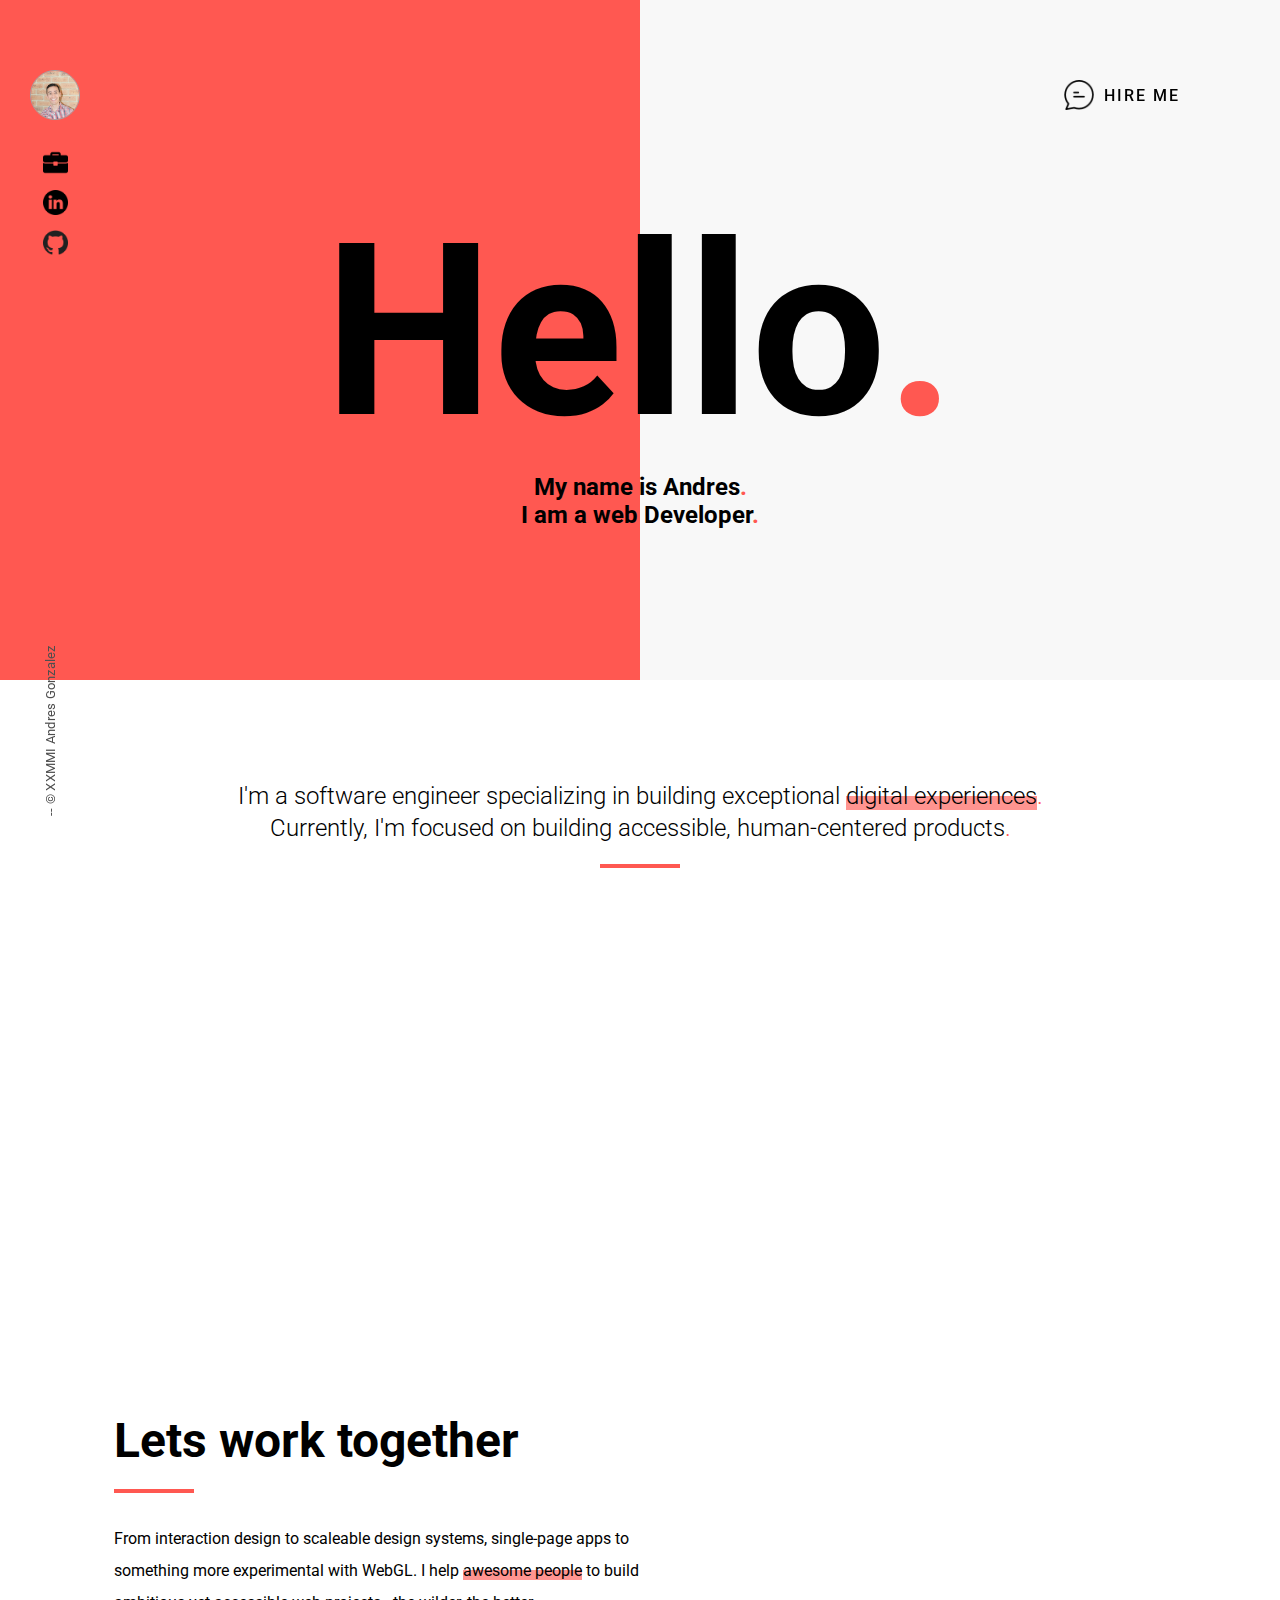
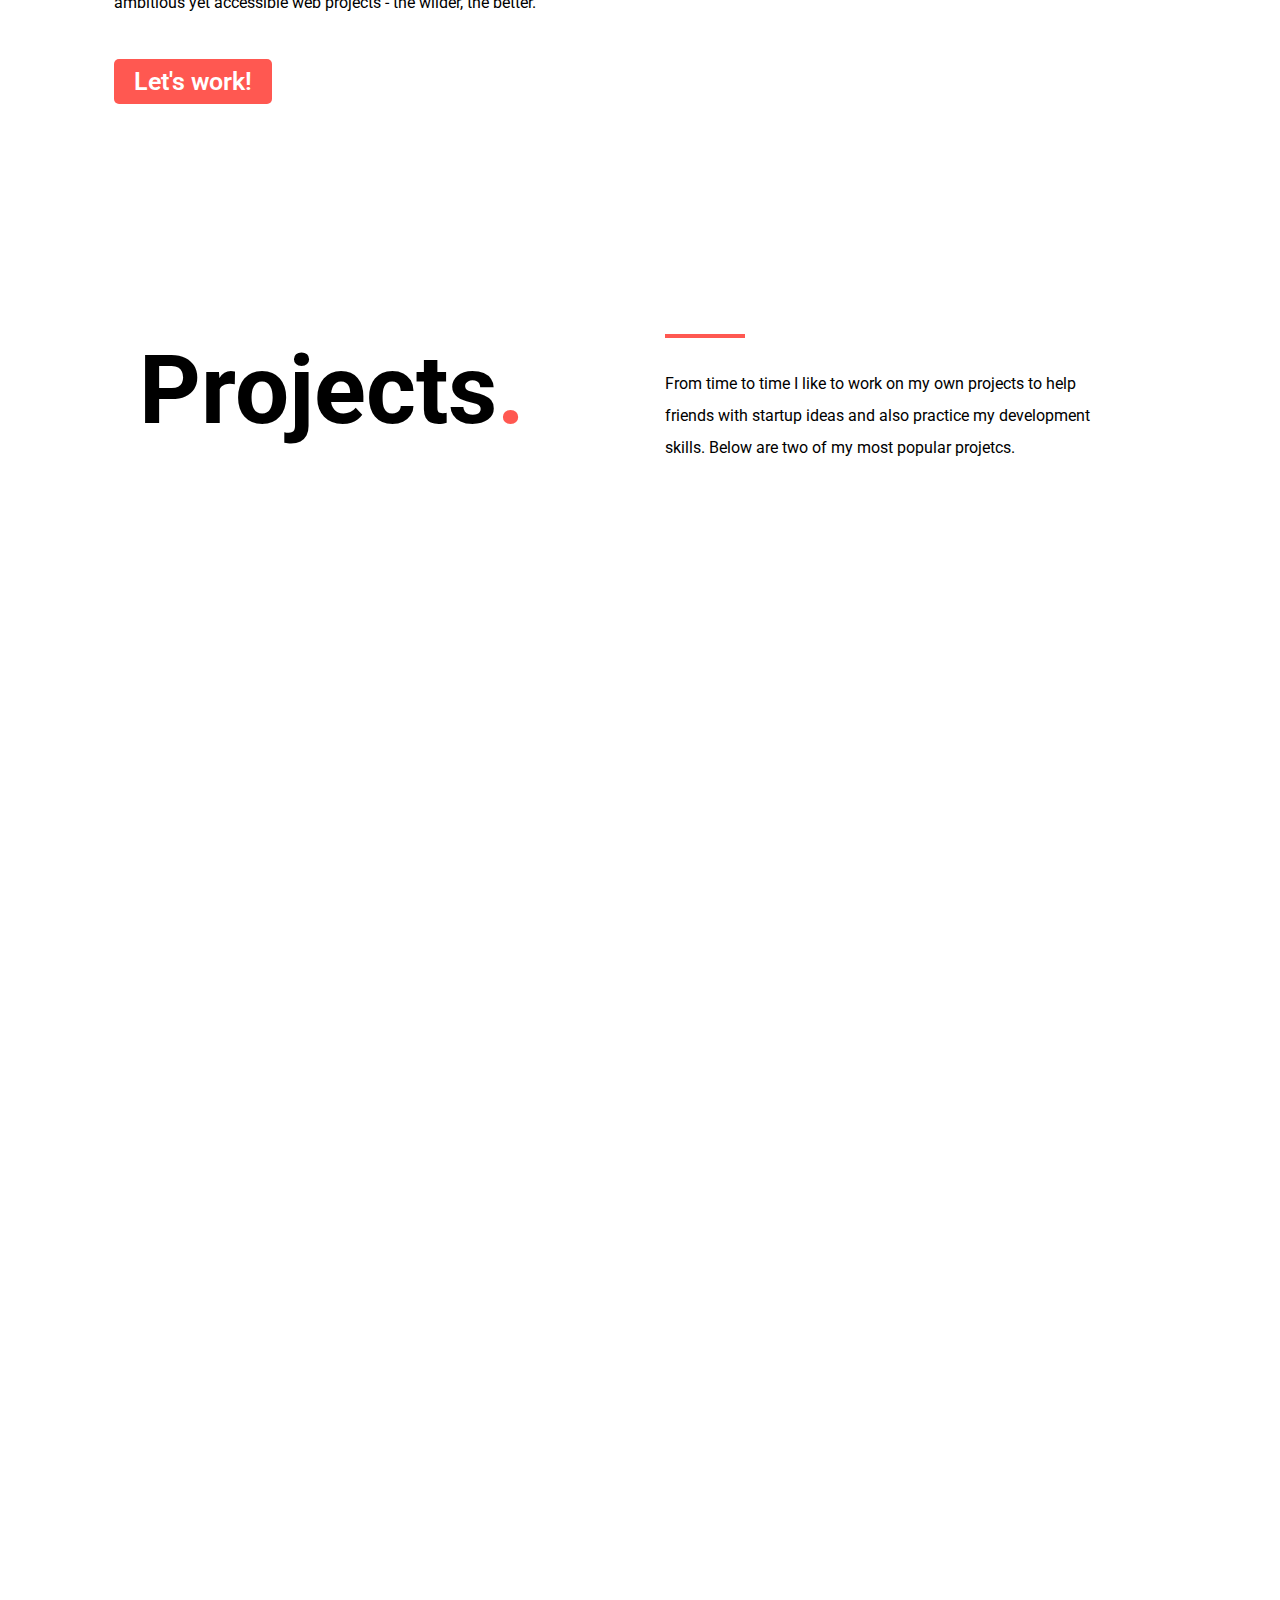
==== index.html @ 5aa00ad5 "Add files via upload" ====
<!DOCTYPE html>
<html lang="en">
<head>
    <meta charset="UTF-8">
    <meta http-equiv="X-UA-Compatible" content="IE=edge">
    <meta name="viewport" content="width=device-width, initial-scale=1.0">
    <title>Portfolio</title>
    <link rel="preconnect" href="https://fonts.googleapis.com">
    <link rel="preconnect" href="https://fonts.gstatic.com" crossorigin>
    <link href="https://fonts.googleapis.com/css2?family=Roboto:wght@400;500;700;900&display=swap" rel="stylesheet">
    <link rel="stylesheet" href="index.css">
</head>
<body>
    <section class="first-section">
        <div class="greeting-div">
            <h1 class="greeting">Hello<span>.</span></h1>
            <h2 class="greeting-subtitle">My name is Andres<span>.</span><br>I am a web Developer<span>.</span></h2>
        </div>
        <div class="left-div"></div>
        <div class="right-div"></div>
    </section>
    <section class="second-section" id="about">
        <div class="container">
            <div class="div-personal-description">
                <h2 class="personal-description">I'm a software engineer specializing in building exceptional <span class="half-word">digital experiences</span><span>.</span><br>Currently, I'm focused on building accessible, human-centered products<span>.</span></h2>
            </div>
            <div class="line"></div>
            <div id="features">
                <div class="feature">
                    <img class="feature-icon" src="./assets/worldwide.png" alt="icon">
                    <h2 class="feature-title">World-Class Websites</h2>
                    <p class="feature-description">I take pride in taking careful consideration of your needs and goals and make it as simple and pleasing as possible to achieve those goals. That consideration never ends<span>.</span></p>
                </div>
                <div class="feature">
                    <img class="feature-icon" src="./assets/creativity.png" alt="icon">
                    <h2 class="feature-title">Tailored to Your Needs</h2>
                    <p class="feature-description">Accomodate the opportunity to test, learn and improve without compromising the user experience. Ability to respond to new insights and evolving business and user requirements<span>.</span></p>
                </div>
                <div class="feature">
                    <img class="feature-icon" src="./assets/web-programming.png" alt="icon">
                    <h2 class="feature-title">Pixel-Perfect Code</h2>
                    <p class="feature-description">Write scalable code, accessible and responsive, whilst integrating seamlessly with other systems. From end user and content editor points of view, to - quickly, intuitively and elegantly<span>.</span></p>
                </div>
            </div>
        </div>
    </section>
    <section class="third-section">
        <div class="container">
            <div class="work-div">
                <h2 class="work-heading">Lets work together</h2>
                <div class="line-work"></div>
                <p class="work-parragraph">From interaction design to scaleable design systems, single-page apps to something more experimental with WebGL. I help <scan class="half-word">awesome people</scan> to build ambitious yet accessible web projects - the wilder, the better.</p>
                <a href="mailto: andresgon1204@gmail.com"><button class="work-button">Let's work!</button></a>
            </div>
        </div>
    </section>
    <section id="projects">
        <div class="container-projects">
            <div class="projects">
                <div class="projects-title">
                    <h2 class="projects-heading">Projects<span>.</span></h2>
                </div>
                <div class="projects-text">
                    <div class="line-work"></div>
                    <p class="work-parragraph">From time to time I like to work on my own projects to help friends with startup ideas and also practice my development skills. Below are two of my most popular projetcs.</p>
                </div>
            </div>
        </div>
    </section>
    <section>
        <div class="container">
            <div class="my-projects">
                <div id="project1">
                    <div class="project-img">
                        <img src="./assets/call-centre.png" alt="project1" class="image-project"/>
                    </div>
                    <div class="project-text">
                        <h2 class="project-name">OneDoor <span class="half-word">Website Design</span></h2>
                        <p class="project-description">I am a big fan of small startups that are trying to make an impact in the retail sector in Latam.
                            <br><br>I designed the whole website for OneDoor, implementing React and trendy CSS style to make it look modern and appealing.
                        </p>
                        <a href="https://useonedoor.co/" target="_blank"><button class="work-button">Check it out</button></a>
                    </div>
                </div>
                <div id="project2">
                    <div class="project-img">
                        <img src="./assets/dashboard.png" alt="project1" class="image-project"/>
                    </div>
                    <div class="project-text">
                        <h2 class="project-name"><span class="half-word">Dashboard</span> Layout</h2>
                        <p class="project-description">Along with the website design, I had to also design the OneDoor dashboard, customers would be using.
                            <br><br>I designed this dashboard, with a clean approach, making the elements stand to be easily readable by the users.
                        </p>
                        <a href="https://admin.useonedoor.co/login" target="_blank"><button class="work-button">Check it out</button></a>
                    </div>
                </div>
                <div id="project3">
                    <div class="project-img">
                        <img src="./assets/shipping.png" alt="project1" class="image-project"/>
                    </div>
                    <div class="project-text">
                        <h2 class="project-name">Supply Chain <Colaboration class="half-word">Collaboration Tool</span></h2>
                        <p class="project-description">Along with the website design, I had to also design the OneDoor dashboard, customers would be using.
                            <br><br>I designed this dashboard, with a clean approach, making the elements stand to be easily readable by the users.
                        </p>
                        <button class="work-button">In the works</button>
                    </div>
                </div>
            </div>
        </div>
    </section>
    <div class="container-hire">
        <img src="./assets/chat.png" alt="Hire me" class="hireIcon"/>
        <a href="mailto:andresgon1204@gmail.com" class="hire-text">Hire me</a>
    </div>
    <img src="./assets/Andres photo Git.jpg" id="andresIcon" alt="">
    <a href="#"><img id="projectIcon" src="./assets/briefcase.png" alt="projects"></a>
    <a href="https://www.linkedin.com/in/andres-f-gonzalez-r/" target="_blank"><img  class="linkedinIcon" src="./assets/linkedin.png" alt="LinkedIn"></a>
    <a href="https://github.com/pipe1204" target="_blank"><img class="githubIcon" src="./assets/github.png" alt="GitHub"></a>
    <small class="made">-- &copy; XXMMI Andres Gonzalez</small>
    <script src="./Javascript.js"></script>
</body>
</html>
---- index.css ----
* {
    margin: 0;
    padding: 0;
    box-sizing: border-box;
    font-family: 'Roboto', sans-serif;
    scroll-behavior: smooth;
}

.container {
    width: 90%;
    margin: auto;
}

.container-hire a {
    text-decoration: none;
    color: black;
}

.container-header {
    background-color: white;
    width: 100%;
    margin: auto;
    padding-top: 10px;
    padding-bottom: 10px;
    padding-left: 50px;
    padding-right: 50px;
    position: sticky;
    top: 0;
    height: 80px;
    z-index: 999;
    box-shadow: rgb(0 0 0 / 4%) 0px 4px 4px;
}

.line {
    width: 5rem;
    height: 0.25rem;
    background: #ff5851;
    margin-left: auto;
    margin-right: auto;
    margin-bottom: 60px;
}

span {
    color: #ff5851;
}

.container-hire {
    position: fixed;
    top: 80px;
    right: 100px;
    display: flex;
    align-items: center;
}

.hire-text {
    font-weight: 500;
    text-transform: uppercase;
    letter-spacing: 2px;
    transition: ease-out 0.3s;
}

.hire-text:hover {
    font-size: 18px;
    letter-spacing: 3px;
    color: #ff5851;
}

.hireIcon {
    width: 30px;
    height: 30px;
    margin-right: 10px;
}

.first-section {
    width: 100%;
    height: 680px;
    display: flex;
    margin-bottom: 100px;
}

.greeting-div {
    position: absolute;
    width: 100%;
    height: 80%;
    display: flex;
    flex-direction: column;
    justify-content: center;
    align-items: center;
    box-sizing: border-box;
}

.greeting {
    font-size: 15rem;
}

.greeting-subtitle {
    text-align: center;
}

.left-div {
    background-color: #ff5851;
    width: 50%;
    height: 100%;
}

.right-div {
    background-color: #f8f8f8;
    width: 50%;
    height: 100%;
}

.second-section {
    margin-top: 100px;
    margin-bottom: 100px;
}

.div-personal-description {
    text-align: center;
    padding: 0px 80px;
    margin-bottom: 20px;
    margin-top: 50px;
}

.personal-description {
    font-weight: 300;
    line-height: 2rem;
}

#features {
    display: flex;
    justify-content: space-around;
    align-items: flex-start;
    margin-left: 30px;
    margin-right: 30px;
    opacity: 0;
    transition: 2s ease;
}

.feature {
    display: flex;
    flex-wrap: wrap;
    flex-direction: column;
    justify-content: space-around;
    align-items: center;
    text-align: center;
    white-space: pre-wrap;
    margin-left: 15px;
    margin-right: 15px;
}

.feature-icon {
    margin-bottom: 20px;
    width: 70px;
    height: 70px;
}

.feature-title {
    margin-bottom: 10px;
    font-size: 20px;
}

.feature-description {
    white-space: pre-wrap;
    line-height: 2rem;
}

.third-section {
    margin-top: 100px;
    margin-bottom: 100px;
}

.work-div {
    width: 50%;
    margin-left: 50px;
    margin-top: 200px;
}

.work-heading {
    font-size: 3rem;
    margin-bottom: 20px;
    margin-top: 100px;
}

.half-word {
    background: linear-gradient(to top, #ff9490 50%, transparent 50%);
    color: black;
}

.line-work{
    width: 5rem;
    height: 0.25rem;
    background: #ff5851;
    margin-bottom: 30px;
}

.work-parragraph {
    line-height: 2rem;
    margin-bottom: 40px;
}

.work-button {
    padding: 8px 20px;
    border: none;
    border-radius: 5px;
    background-color: #ff5851;
    color: white;
    font-size: 25px;
    font-weight: 600;
    cursor: pointer;
    transition: ease-out 0.25s;
}

.work-button:hover {
    background-color: black;

}

.container-projects {
    width: 90%;
    margin: auto;
}

.projects {
    margin-top: 200px;
    display: flex;
    justify-content: space-around;
    margin-left: 50px;
    margin-right: 50px;
    height: 80%;
}

.projects-title {
    padding-right: 40px;
}

.projects-heading {
    font-size: 6rem;
    margin-bottom: 20px;
    margin-top: 30px;
}

.projects-text {
    width: 50%;
    padding-left: 50px;
    padding-right: 50px;
    padding-top: 30px;
}

.my-projects {
    margin-top: 80px;
    display: flex;
    flex-direction: column;
    justify-content: space-around;
    margin-left: 50px;
    margin-right: 50px;
}

#project1 {
    display: flex;
    align-items: center;
    justify-content: space-around;
    border-bottom: solid 0.3px lightgrey;
    margin-bottom: 50px;
    padding-top: 30px;
    padding-bottom: 30px;
    opacity: 0;
    transition: 2s ease;
}

#project2 {
    display: flex;
    align-items: center;
    justify-content: space-around;
    border-bottom: solid 0.3px lightgrey;
    margin-bottom: 50px;
    padding-top: 30px;
    padding-bottom: 30px;
    opacity: 0;
    transition: 2s ease;
}

#project3 {
    display: flex;
    align-items: center;
    justify-content: space-around;
    margin-bottom: 200px;
    padding-top: 30px;
    padding-bottom: 30px;
    opacity: 0;
    transition: 2s ease;
}

.project-img {
    width: 30%;
    margin: auto;
    text-align: center;
}

.image-project {
    width: 100%;
    height: 100%;
}

.project-text {
    width: 60%;
    margin: auto;
    margin-left: 100px;
}

.project-name {
    font-size: 40px;
    margin-bottom: 20px;
}

.project-description {
    line-height: 2rem;
    margin-bottom: 20px;
}

#andresIcon {
    width: 50px;
    height: 50px;
    border-radius: 50%;
    margin-right: 20px;
    border: solid 0.5px rgb(163, 163, 163);
    position: fixed;
    top: 70px;
    left: 30px;
    cursor: pointer;
    scroll-behavior: smooth;
}

.linkedinIcon {
    width: 25px;
    height: 25px;
    margin-left: 20px;
    position: fixed;
    top: 190px;
    left: 23px;
}

.githubIcon {
    width: 25px;
    height: 25px;
    margin-left: 20px;
    position: fixed;
    top: 230px;
    left: 23px;
}

#projectIcon {
    width: 25px;
    height: 25px;
    margin-left: 20px;
    position: fixed;
    top: 150px;
    left: 23px;
}

.made {
    position: fixed;
    font-size: 0.8rem;
    transform-origin: bottom left;
    transform: rotate(-90deg);
    bottom: 84px;
    left: 58px;
    text-align: left;
    color: #4e4e4e;
    letter-spacing: .02em;
}

@media screen and (max-width: 480px) {

    .container-hire {
        right: 40px;
    }

    .first-section {
        height: 450px;
    }

    .greeting-div {
        height: 50%;
    }

    .greeting {
        font-size: 8rem;
    }
    .div-personal-description {
        margin-top: 0px;
        padding: 0px 50px;
    }

    .personal-description {
        font-size: 20px;
    }

    #features {
        flex-direction: column;
    }

    .feature {
        margin-top: 15px;
        margin-bottom: 15px;
    }

    .work-div {
        width: 70%;
        margin: auto;
        text-align: center;
    }

    .line-work {
        margin: auto;
        margin-bottom: 40px;
    }

    .work-parragraph {
        font-size: 20px;
    }

    .projects {
        flex-direction: column;
        align-items: center;
        justify-content: space-around;
        margin-left: 20px;
        margin-right: 20px;
    }

    .projects-title {
        padding: 0px;
    }

    .projects-heading {
        font-size: 3.5rem;
    }

    .projects-text {
        width: 90%;
        padding: 0px;
        text-align: center;
    }

    #project1 {
        flex-direction: column;
    }

    #project2 {
        flex-direction: column;
    }

    .project-img {
        width: 100%;
    }
    .project-text {
        width: 90%;
        margin-left: 20px;
        margin-right: 20px;
        text-align: center;
    }

    #project3 {
        flex-direction: column;
    }

    #andresIcon {
        width: 50px;
        height: 50px;
        border-radius: 50%;
        margin-right: 20px;
        border: solid 0.5px rgb(163, 163, 163);
        position: fixed;
        top: 70px;
        left: 10px;
        cursor: pointer;
        scroll-behavior: smooth;
    }
    
    .linkedinIcon {
        width: 25px;
        height: 25px;
        margin-left: 20px;
        position: fixed;
        top: 190px;
        left: 4px;
    }
    
    .githubIcon {
        width: 25px;
        height: 25px;
        margin-left: 20px;
        position: fixed;
        top: 230px;
        left: 4px;
    }
    
    #projectIcon {
        width: 25px;
        height: 25px;
        margin-left: 20px;
        position: fixed;
        top: 150px;
        left: 4px;
    }

    .made {
        left: 40px;
        bottom: 200px;
    }

}
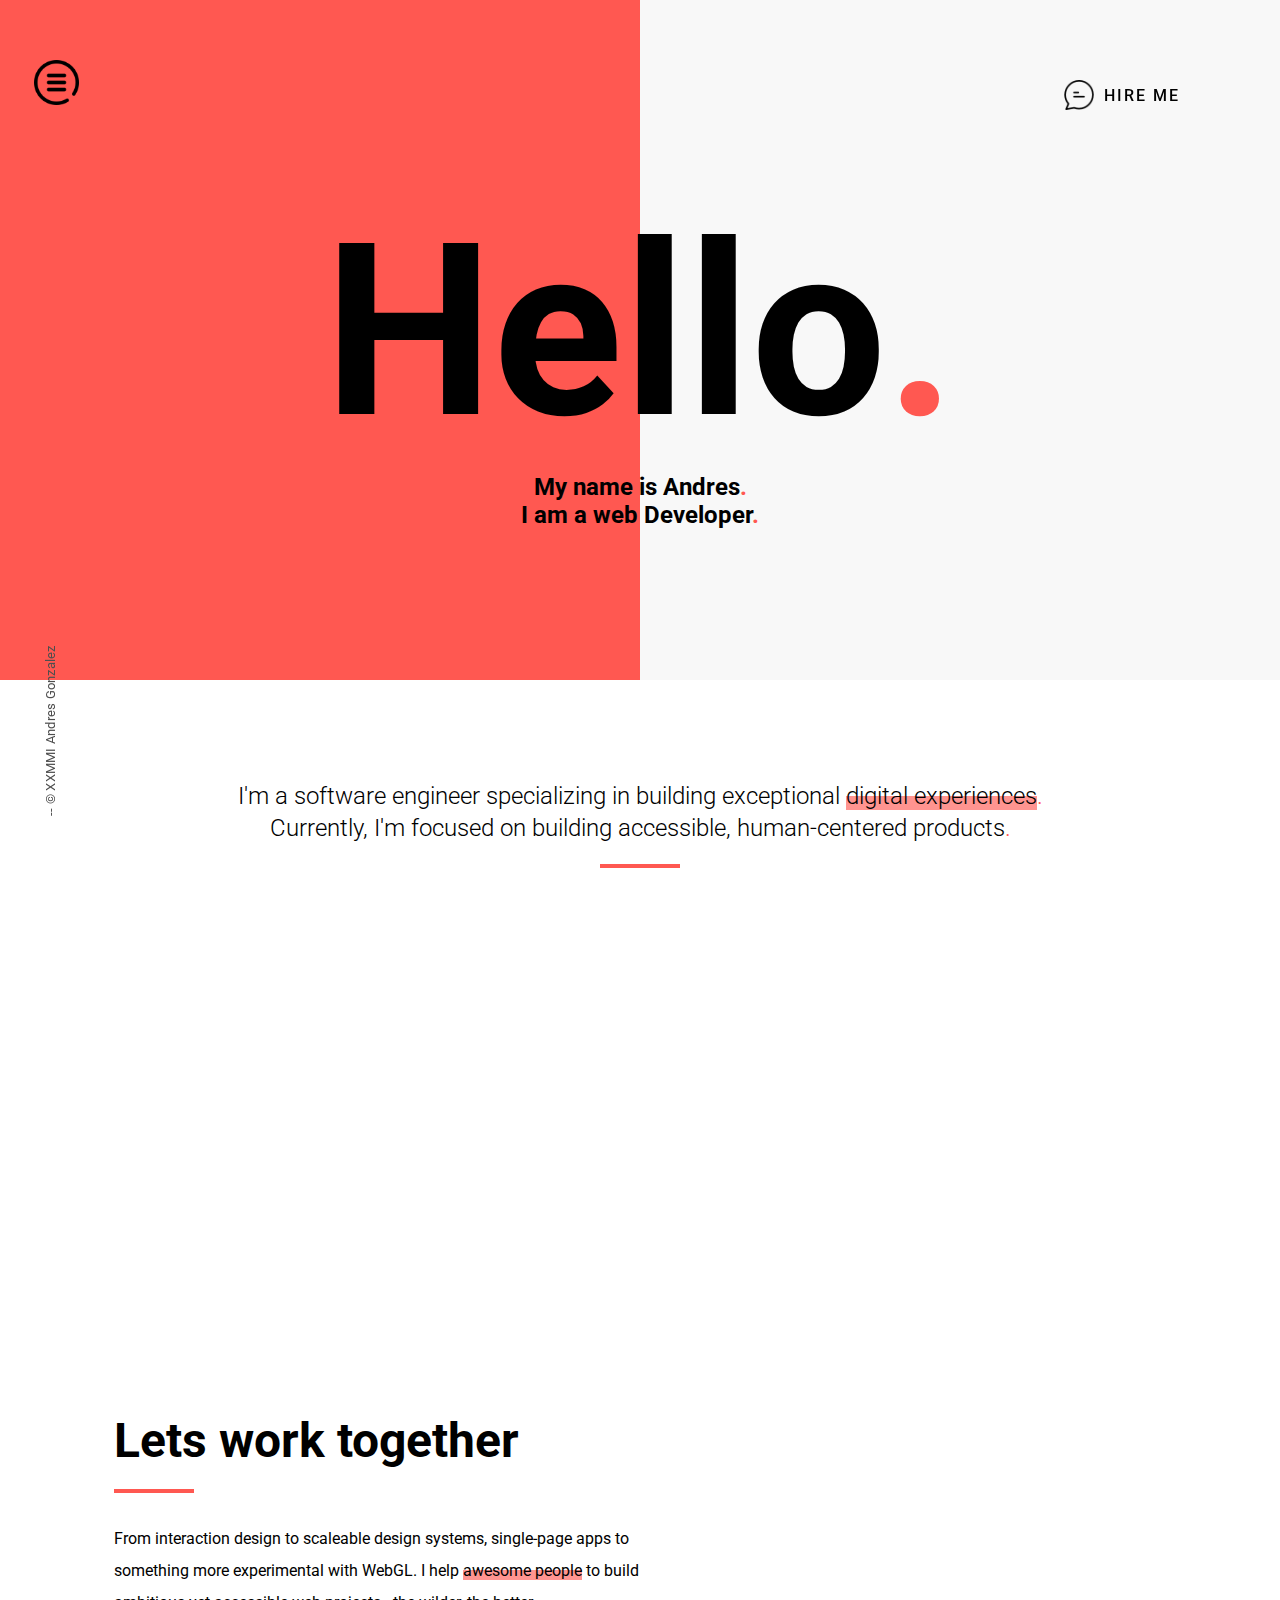
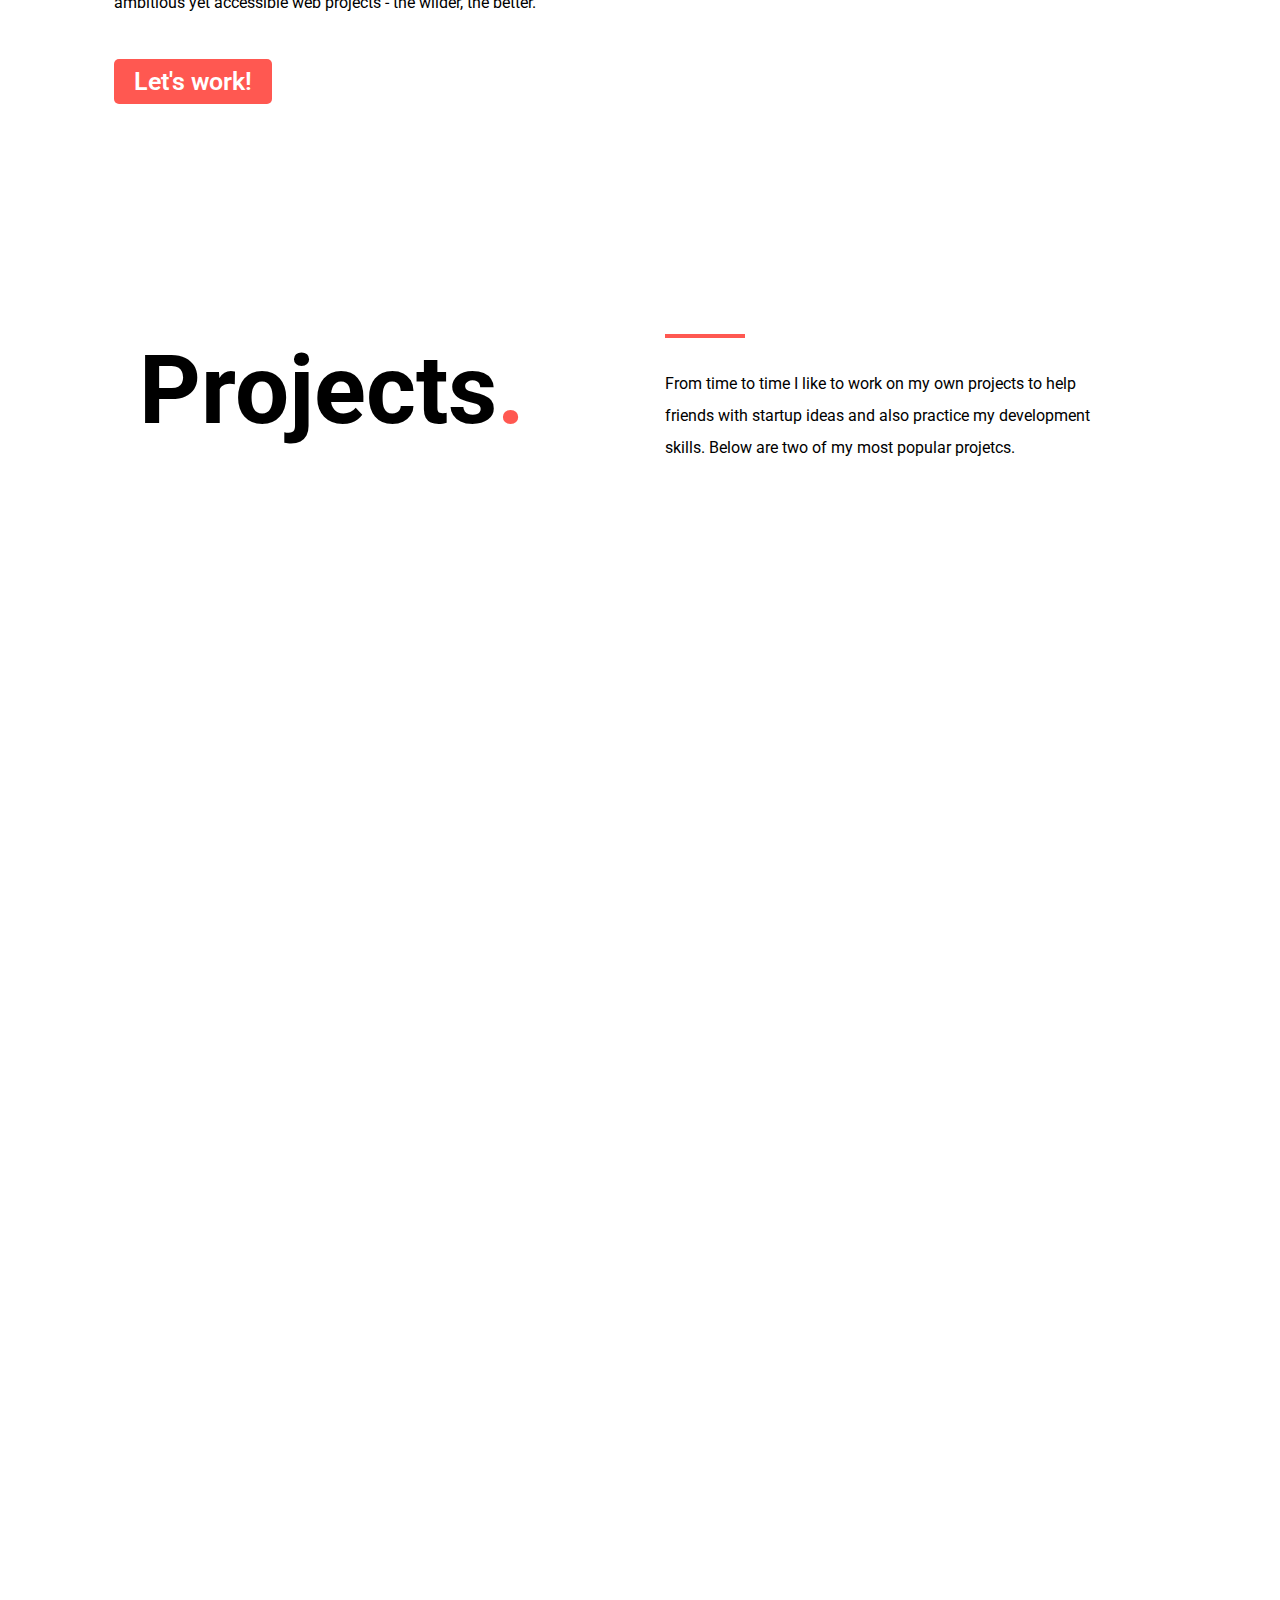
==== commit 0f5b32c2: "Added animation to the menu" ====
--- a/index.html
+++ b/index.html
@@ -113,10 +113,15 @@
         <img src="./assets/chat.png" alt="Hire me" class="hireIcon"/>
         <a href="mailto:andresgon1204@gmail.com" class="hire-text">Hire me</a>
     </div>
-    <img src="./assets/Andres photo Git.jpg" id="andresIcon" alt="">
-    <a href="#"><img id="projectIcon" src="./assets/briefcase.png" alt="projects"></a>
-    <a href="https://www.linkedin.com/in/andres-f-gonzalez-r/" target="_blank"><img  class="linkedinIcon" src="./assets/linkedin.png" alt="LinkedIn"></a>
-    <a href="https://github.com/pipe1204" target="_blank"><img class="githubIcon" src="./assets/github.png" alt="GitHub"></a>
+    <div class="burger-menu">
+        <img src="./assets/menu.png" id="menuIcon"/>
+    </div>
+    <div id="sidebar">
+        <img src="./assets/Andres photo Git.jpg" id="andresIcon" alt="">
+        <a href="#"><img id="projectIcon" src="./assets/briefcase.png" alt="projects"></a>
+        <a href="https://www.linkedin.com/in/andres-f-gonzalez-r/" target="_blank"><img  class="linkedinIcon" src="./assets/linkedin.png" alt="LinkedIn"></a>
+        <a href="https://github.com/pipe1204" target="_blank"><img class="githubIcon" src="./assets/github.png" alt="GitHub"></a>
+    </div>
     <small class="made">-- &copy; XXMMI Andres Gonzalez</small>
     <script src="./Javascript.js"></script>
 </body>
--- a/index.css
+++ b/index.css
@@ -317,6 +317,20 @@
     margin-bottom: 20px;
 }
 
+#menuIcon {
+    position: fixed;
+    top: 60px;
+    left: 34px;
+    width: 45px;
+    height: 45px;
+    cursor: pointer;
+    transition: 0.5s ease;
+}
+
+#menuIcon:hover {
+    transform: rotate(180deg);
+}
+
 #andresIcon {
     width: 50px;
     height: 50px;
@@ -324,7 +338,7 @@
     margin-right: 20px;
     border: solid 0.5px rgb(163, 163, 163);
     position: fixed;
-    top: 70px;
+    top: 130px;
     left: 30px;
     cursor: pointer;
     scroll-behavior: smooth;
@@ -335,7 +349,7 @@
     height: 25px;
     margin-left: 20px;
     position: fixed;
-    top: 190px;
+    top: 250px;
     left: 23px;
 }
 
@@ -344,7 +358,7 @@
     height: 25px;
     margin-left: 20px;
     position: fixed;
-    top: 230px;
+    top: 290px;
     left: 23px;
 }
 
@@ -353,7 +367,7 @@
     height: 25px;
     margin-left: 20px;
     position: fixed;
-    top: 150px;
+    top: 210px;
     left: 23px;
 }
 
@@ -369,10 +383,20 @@
     letter-spacing: .02em;
 }
 
+#sidebar {
+    opacity: 0;
+    transition: 0.7s ease;
+}
+
 @media screen and (max-width: 480px) {
 
     .container-hire {
-        right: 40px;
+        top: 60px;
+        right: 20px;
+    }
+
+    .hire-text {
+        font-size: 15px;
     }
 
     .first-section {
@@ -384,8 +408,13 @@
     }
 
     .greeting {
-        font-size: 8rem;
-    }
+        font-size: 7rem;
+    }
+
+    .greeting-subtitle {
+        font-size: 16px;
+    }
+
     .div-personal-description {
         margin-top: 0px;
         padding: 0px 50px;
@@ -470,7 +499,7 @@
         margin-right: 20px;
         border: solid 0.5px rgb(163, 163, 163);
         position: fixed;
-        top: 70px;
+        top: 120px;
         left: 10px;
         cursor: pointer;
         scroll-behavior: smooth;
@@ -481,7 +510,7 @@
         height: 25px;
         margin-left: 20px;
         position: fixed;
-        top: 190px;
+        top: 240px;
         left: 4px;
     }
     
@@ -490,7 +519,7 @@
         height: 25px;
         margin-left: 20px;
         position: fixed;
-        top: 230px;
+        top: 280px;
         left: 4px;
     }
     
@@ -499,7 +528,7 @@
         height: 25px;
         margin-left: 20px;
         position: fixed;
-        top: 150px;
+        top: 200px;
         left: 4px;
     }
 
@@ -508,4 +537,12 @@
         bottom: 200px;
     }
 
+    #menuIcon {
+        position: fixed;
+        top: 60px;
+        left: 18px;
+        width: 35px;
+        height: 35px;
+    }
+
 }